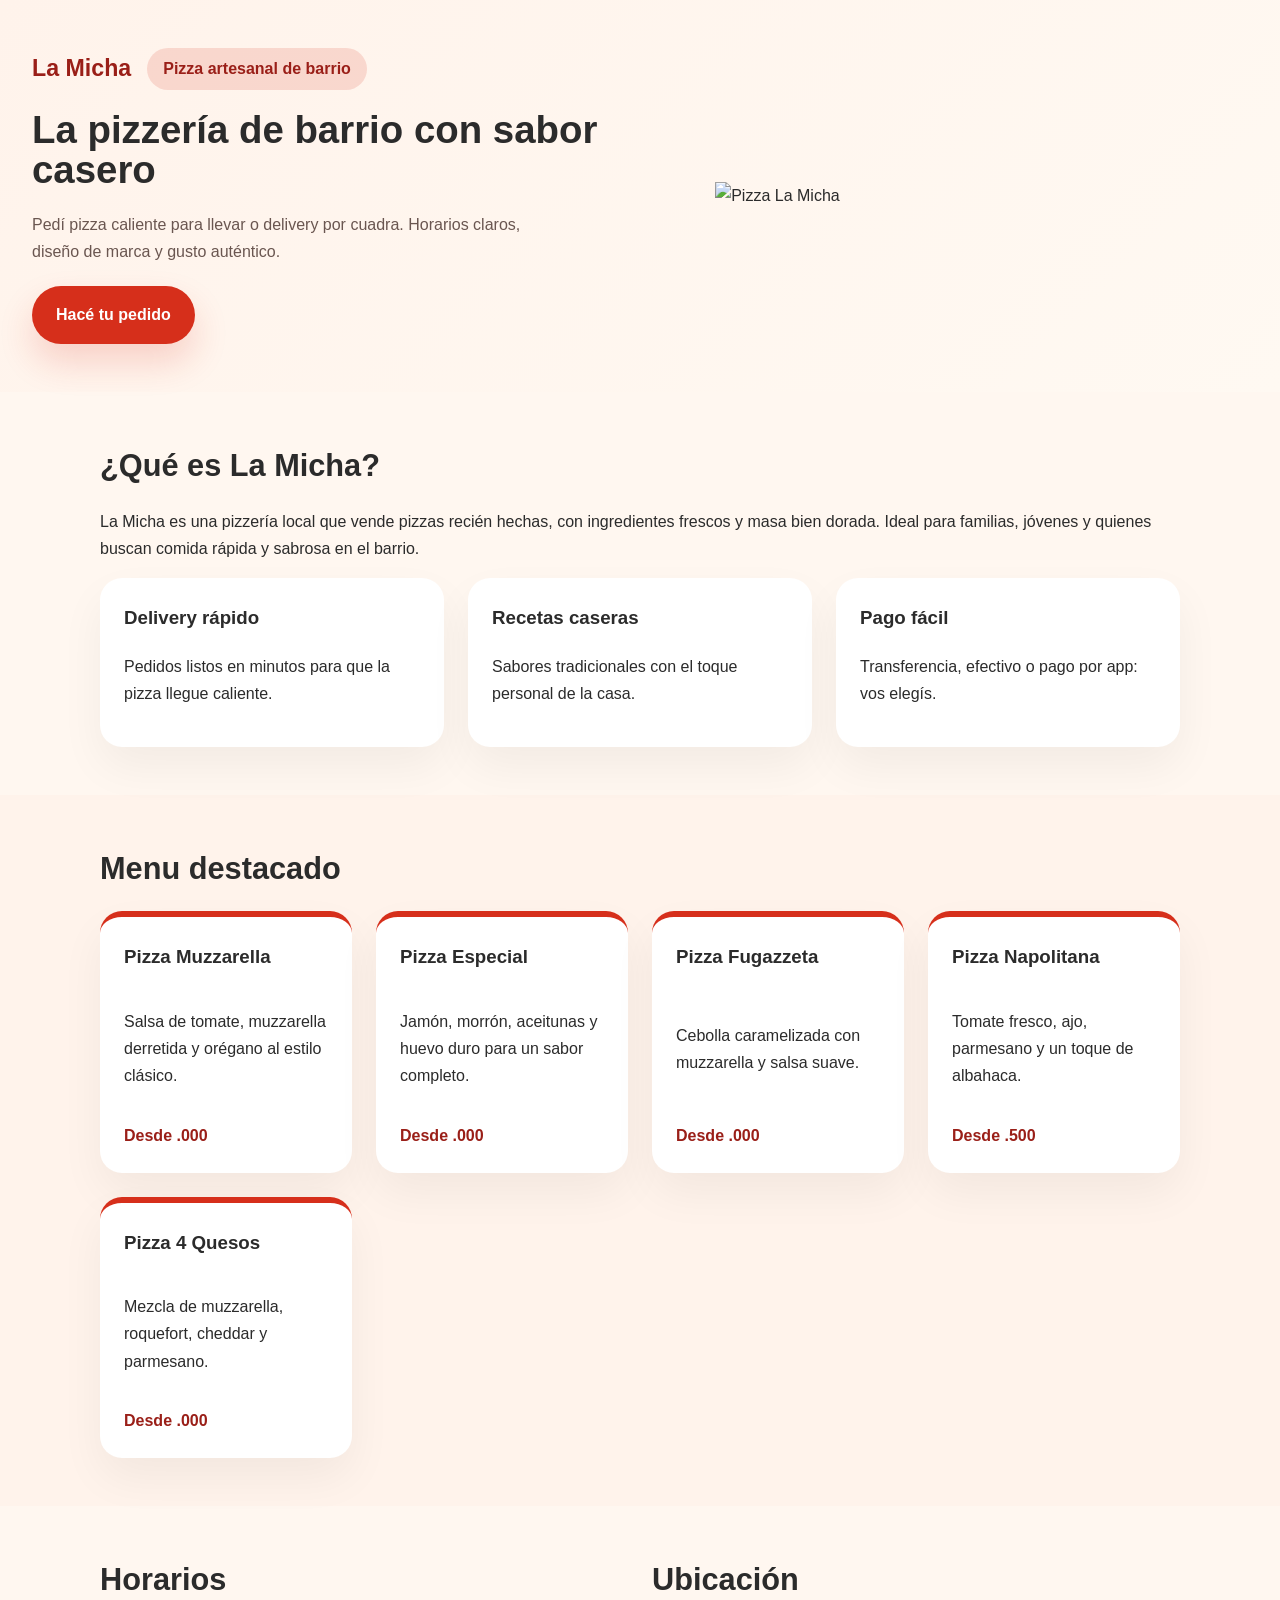
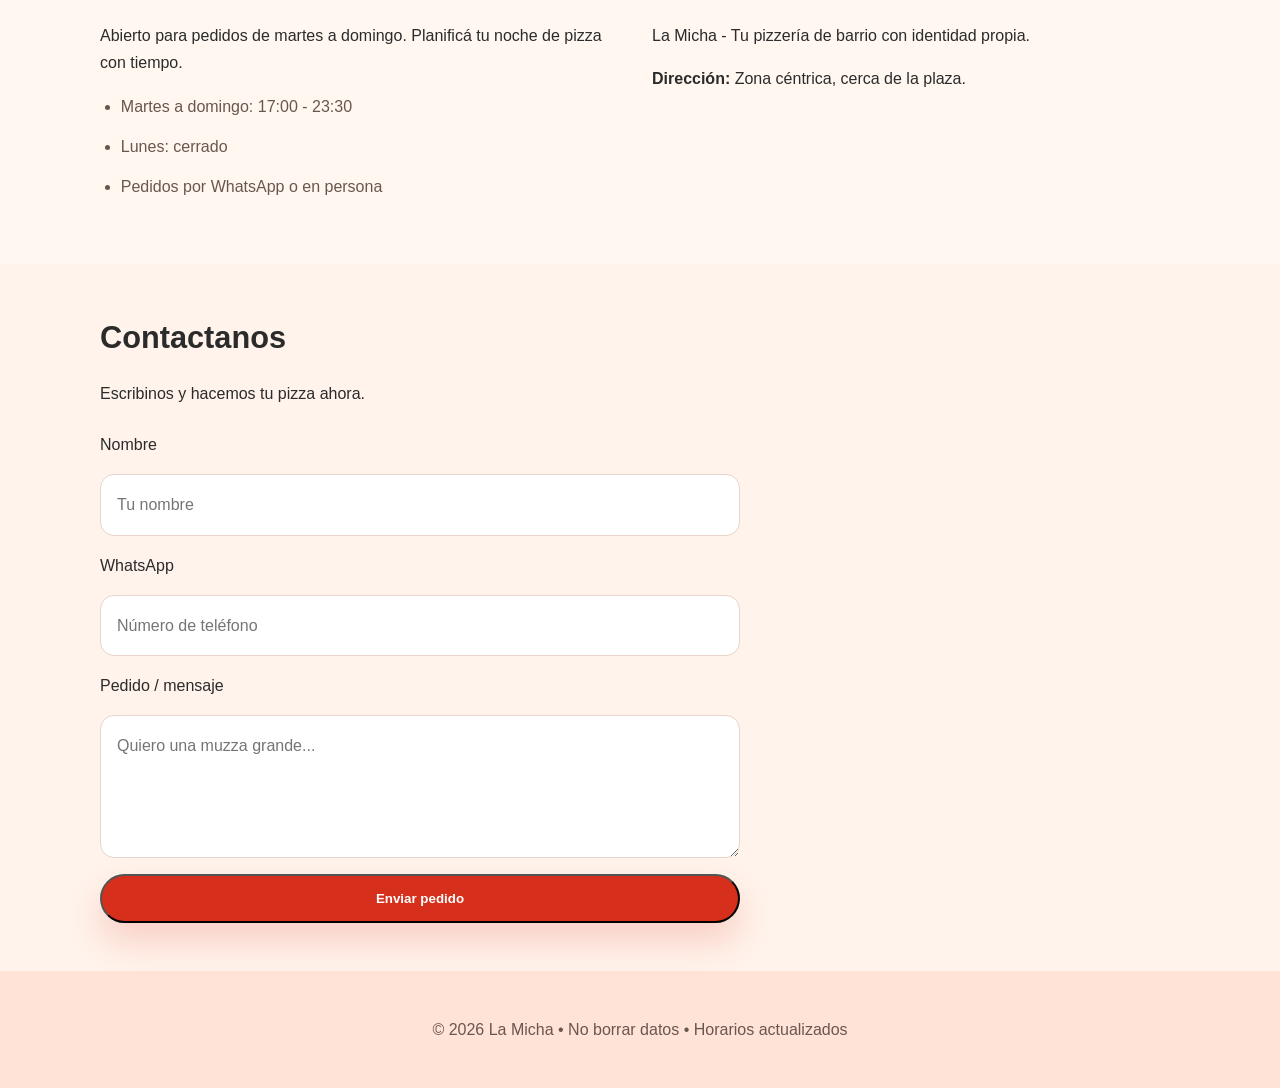
==== web/index.html @ eecd5dc5 "chore: actualizar web de La Micha con menu, horarios reales y estilo de marca" ====
﻿<!DOCTYPE html>
<html lang="es">
<head>
  <meta charset="UTF-8" />
  <meta name="viewport" content="width=device-width, initial-scale=1.0" />
  <title>La Micha | Pizzería</title>
  <link rel="stylesheet" href="styles.css" />
</head>
<body>
  <header class="hero">
    <div class="hero-content">
      <div class="brand-row">
        <div class="logo">La Micha</div>
        <span class="brand-pill">Pizza artesanal de barrio</span>
      </div>
      <h1>La pizzería de barrio con sabor casero</h1>
      <p>Pedí pizza caliente para llevar o delivery por cuadra. Horarios claros, diseño de marca y gusto auténtico.</p>
      <a href="#contacto" class="btn">Hacé tu pedido</a>
    </div>
    <img src="https://images.unsplash.com/photo-1601924570777-92fa70e40d33?auto=format&fit=crop&w=1000&q=80" alt="Pizza La Micha" />
  </header>

  <main>
    <section id="about" class="section light">
      <div class="container">
        <h2>¿Qué es La Micha?</h2>
        <p>La Micha es una pizzería local que vende pizzas recién hechas, con ingredientes frescos y masa bien dorada. Ideal para familias, jóvenes y quienes buscan comida rápida y sabrosa en el barrio.</p>
        <div class="features">
          <div>
            <h3>Delivery rápido</h3>
            <p>Pedidos listos en minutos para que la pizza llegue caliente.</p>
          </div>
          <div>
            <h3>Recetas caseras</h3>
            <p>Sabores tradicionales con el toque personal de la casa.</p>
          </div>
          <div>
            <h3>Pago fácil</h3>
            <p>Transferencia, efectivo o pago por app: vos elegís.</p>
          </div>
        </div>
      </div>
    </section>

    <section id="menu" class="section dark">
      <div class="container">
        <h2>Menu destacado</h2>
        <div class="menu-grid">
          <article>
            <h3>Pizza Muzzarella</h3>
            <p>Salsa de tomate, muzzarella derretida y orégano al estilo clásico.</p>
            <span>Desde .000</span>
          </article>
          <article>
            <h3>Pizza Especial</h3>
            <p>Jamón, morrón, aceitunas y huevo duro para un sabor completo.</p>
            <span>Desde .000</span>
          </article>
          <article>
            <h3>Pizza Fugazzeta</h3>
            <p>Cebolla caramelizada con muzzarella y salsa suave.</p>
            <span>Desde .000</span>
          </article>
          <article>
            <h3>Pizza Napolitana</h3>
            <p>Tomate fresco, ajo, parmesano y un toque de albahaca.</p>
            <span>Desde .500</span>
          </article>
          <article>
            <h3>Pizza 4 Quesos</h3>
            <p>Mezcla de muzzarella, roquefort, cheddar y parmesano.</p>
            <span>Desde .000</span>
          </article>
        </div>
      </div>
    </section>

    <section id="horarios" class="section light">
      <div class="container split">
        <div>
          <h2>Horarios</h2>
          <p>Abierto para pedidos de martes a domingo. Planificá tu noche de pizza con tiempo.</p>
          <ul>
            <li>Martes a domingo: 17:00 - 23:30</li>
            <li>Lunes: cerrado</li>
            <li>Pedidos por WhatsApp o en persona</li>
          </ul>
        </div>
        <div>
          <h2>Ubicación</h2>
          <p>La Micha - Tu pizzería de barrio con identidad propia.</p>
          <p><strong>Dirección:</strong> Zona céntrica, cerca de la plaza.</p>
        </div>
      </div>
    </section>

    <section id="contacto" class="section dark">
      <div class="container">
        <h2>Contactanos</h2>
        <p>Escribinos y hacemos tu pizza ahora.</p>
        <form id="contact-form" class="contact-form">
          <label for="name">Nombre</label>
          <input type="text" id="name" name="name" placeholder="Tu nombre" required />

          <label for="phone">WhatsApp</label>
          <input type="tel" id="phone" name="phone" placeholder="Número de teléfono" required />

          <label for="message">Pedido / mensaje</label>
          <textarea id="message" name="message" placeholder="Quiero una muzza grande..." rows="4" required></textarea>

          <button type="submit" class="btn">Enviar pedido</button>
        </form>
      </div>
    </section>
  </main>

  <footer>
    <p>© 2026 La Micha • No borrar datos • Horarios actualizados</p>
  </footer>

  <script src="script.js"></script>
</body>
</html>
---- web/styles.css ----
﻿:root {
  --bg: #fff7f0;
  --surface: #ffffff;
  --surface-alt: #fff3eb;
  --brand: #d62f1b;
  --brand-dark: #9a1f18;
  --accent: #ff9b42;
  --text: #2b2b2b;
  --muted: #6a5650;
}

* {
  box-sizing: border-box;
}

body {
  margin: 0;
  font-family: 'Segoe UI', Tahoma, Geneva, Verdana, sans-serif;
  background: var(--bg);
  color: var(--text);
  line-height: 1.7;
}

a {
  text-decoration: none;
  color: inherit;
}

img {
  max-width: 100%;
  display: block;
}

.hero {
  display: grid;
  grid-template-columns: 1.1fr 0.9fr;
  gap: 2rem;
  padding: 3rem 2rem;
  align-items: center;
  background: linear-gradient(135deg, #fff3eb 0%, #fff9f2 100%);
}

.brand-row {
  display: flex;
  align-items: center;
  gap: 1rem;
  margin-bottom: 1.25rem;
}

.logo {
  font-size: 1.45rem;
  font-weight: 800;
  color: var(--brand-dark);
}

.brand-pill {
  display: inline-block;
  padding: 0.45rem 1rem;
  border-radius: 999px;
  background: rgba(214, 47, 27, 0.15);
  color: var(--brand-dark);
  font-weight: 700;
}

.hero-content {
  max-width: 620px;
}

.hero h1 {
  margin: 0;
  font-size: clamp(2rem, 3vw, 3.8rem);
  line-height: 1.05;
}

.hero p {
  margin: 1.3rem 0;
  max-width: 520px;
  color: var(--muted);
}

.btn {
  display: inline-block;
  background: var(--brand);
  color: #fff;
  padding: 0.95rem 1.5rem;
  border-radius: 999px;
  font-weight: 700;
  box-shadow: 0 18px 35px rgba(214, 47, 27, 0.18);
  transition: transform 0.2s ease, box-shadow 0.2s ease;
}

.btn:hover {
  transform: translateY(-2px);
  box-shadow: 0 22px 40px rgba(214, 47, 27, 0.22);
}

.section {
  padding: 3rem 2rem;
}

.section h2 {
  margin-top: 0;
  font-size: clamp(1.8rem, 2.4vw, 2.6rem);
  margin-bottom: 1rem;
}

.light {
  background: var(--bg);
}

.dark {
  background: var(--surface-alt);
}

.container {
  max-width: 1080px;
  margin: 0 auto;
}

.features,
.menu-grid,
.split {
  display: grid;
  gap: 1.5rem;
}

.features {
  grid-template-columns: repeat(auto-fit, minmax(220px, 1fr));
}

.features div,
.menu-grid article {
  background: var(--surface);
  padding: 1.5rem;
  border-radius: 22px;
  box-shadow: 0 20px 45px rgba(0, 0, 0, 0.05);
}

.features h3,
.menu-grid h3 {
  margin-top: 0;
}

.menu-grid {
  grid-template-columns: repeat(auto-fit, minmax(220px, 1fr));
}

.menu-grid article {
  display: flex;
  flex-direction: column;
  justify-content: space-between;
  border-top: 6px solid var(--brand);
}

.menu-grid article span {
  margin-top: 1rem;
  font-weight: 700;
  color: var(--brand-dark);
}

.split {
  grid-template-columns: repeat(auto-fit, minmax(260px, 1fr));
}

ul {
  padding-left: 1.3rem;
  color: var(--muted);
}

ul li {
  margin-bottom: 0.8rem;
}

footer {
  text-align: center;
  padding: 1.8rem 2rem;
  background: #ffe3d7;
  color: var(--muted);
}

.contact-form {
  max-width: 640px;
  margin-top: 1.5rem;
  display: grid;
  gap: 1rem;
}

.contact-form input,
.contact-form textarea {
  width: 100%;
  border: 1px solid #e8d4c9;
  border-radius: 14px;
  padding: 1rem;
  background: #fff;
  font: inherit;
}

.contact-form input:focus,
.contact-form textarea:focus {
  outline: 2px solid rgba(214, 47, 27, 0.25);
}

@media (max-width: 900px) {
  .hero {
    grid-template-columns: 1fr;
    padding: 2rem 1rem;
  }
}

@media (max-width: 620px) {
  .hero {
    padding: 1.5rem 1rem;
  }

  .hero-content h1 {
    font-size: 2.3rem;
  }
}
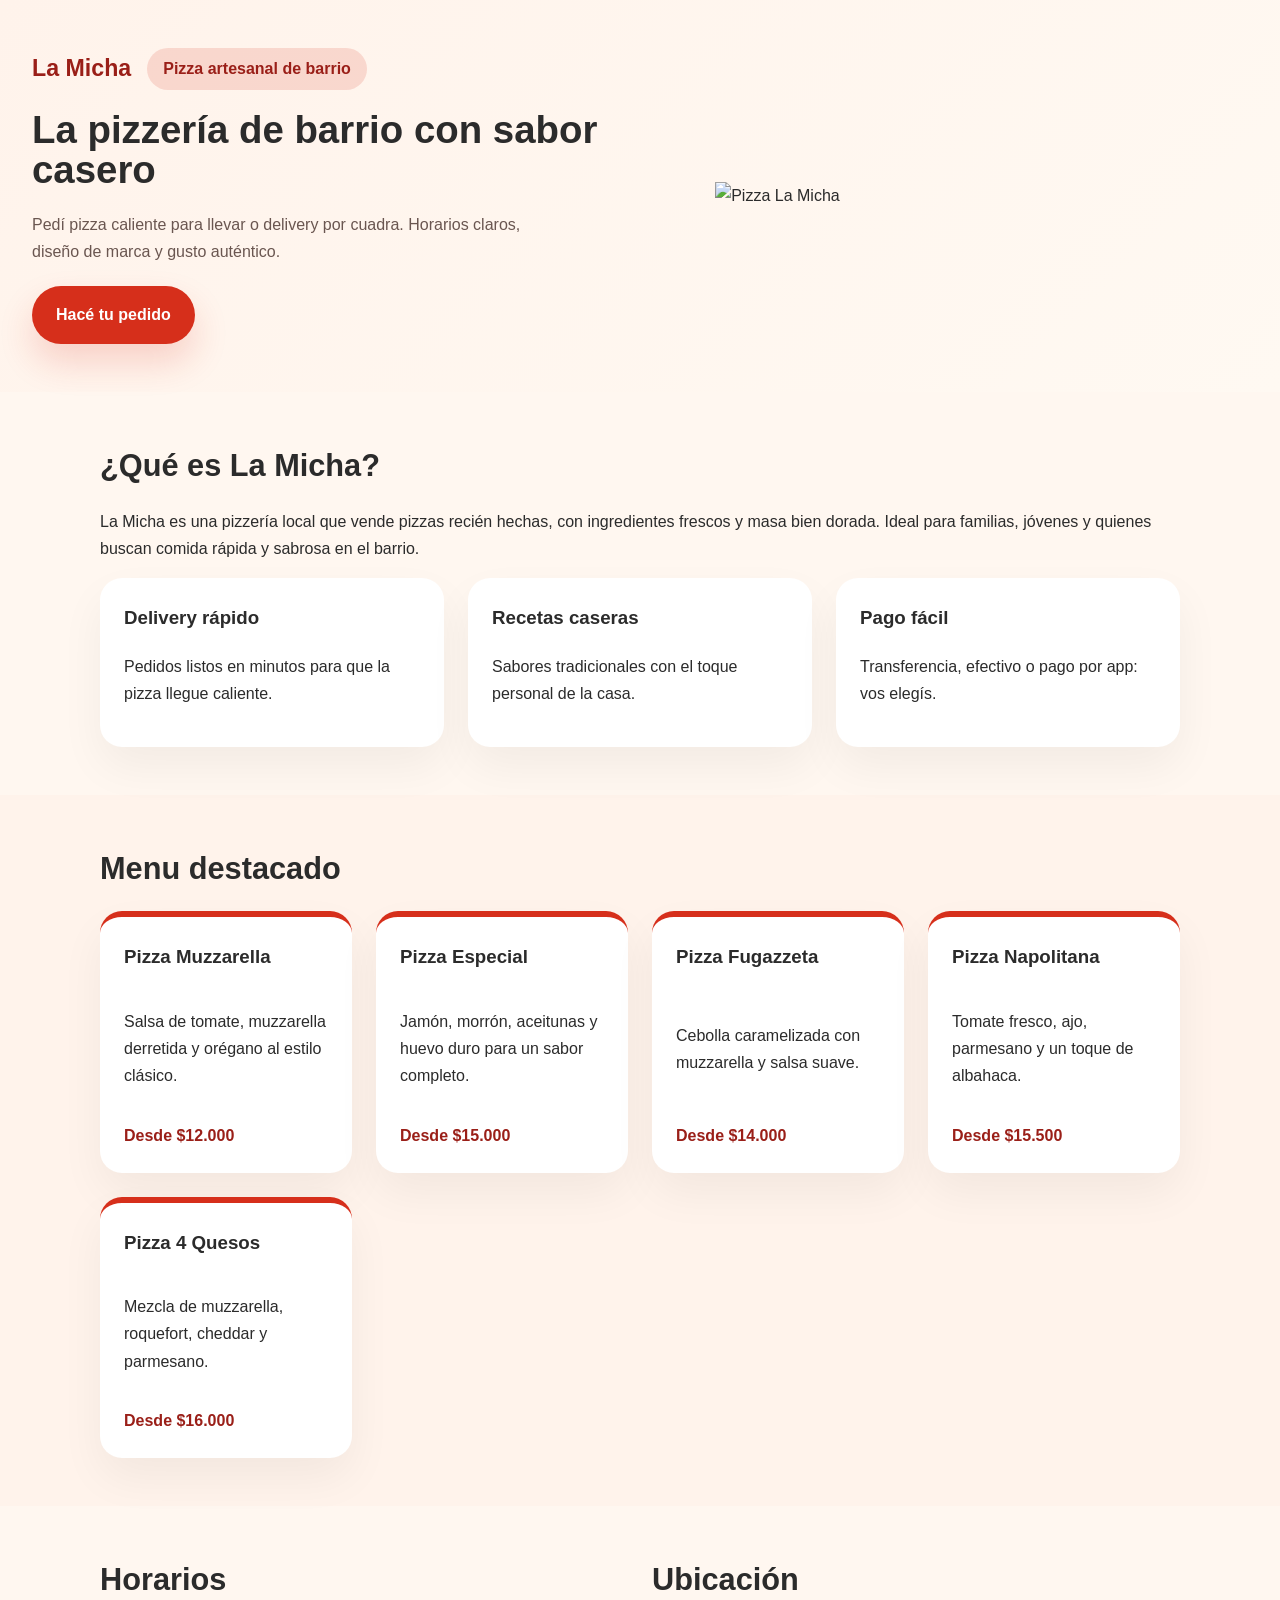
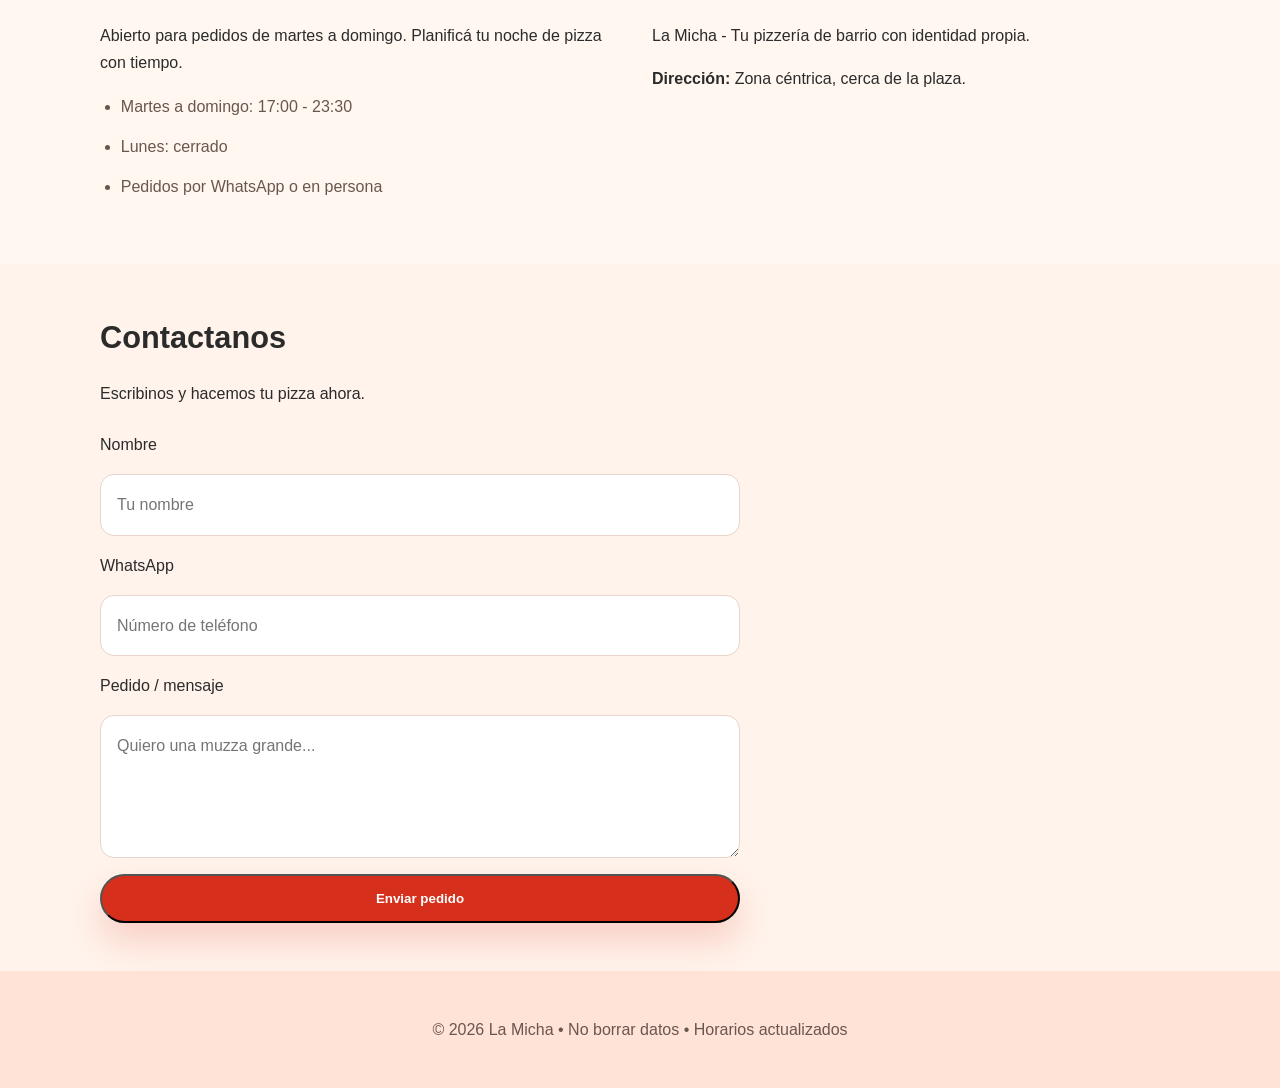
==== commit a6aebd6e: "fix: completar precios del menú en La Micha" ====
--- a/web/index.html
+++ b/web/index.html
@@ -49,27 +49,27 @@
           <article>
             <h3>Pizza Muzzarella</h3>
             <p>Salsa de tomate, muzzarella derretida y orégano al estilo clásico.</p>
-            <span>Desde .000</span>
+            <span>Desde $12.000</span>
           </article>
           <article>
             <h3>Pizza Especial</h3>
             <p>Jamón, morrón, aceitunas y huevo duro para un sabor completo.</p>
-            <span>Desde .000</span>
+            <span>Desde $15.000</span>
           </article>
           <article>
             <h3>Pizza Fugazzeta</h3>
             <p>Cebolla caramelizada con muzzarella y salsa suave.</p>
-            <span>Desde .000</span>
+            <span>Desde $14.000</span>
           </article>
           <article>
             <h3>Pizza Napolitana</h3>
             <p>Tomate fresco, ajo, parmesano y un toque de albahaca.</p>
-            <span>Desde .500</span>
+            <span>Desde $15.500</span>
           </article>
           <article>
             <h3>Pizza 4 Quesos</h3>
             <p>Mezcla de muzzarella, roquefort, cheddar y parmesano.</p>
-            <span>Desde .000</span>
+            <span>Desde $16.000</span>
           </article>
         </div>
       </div>
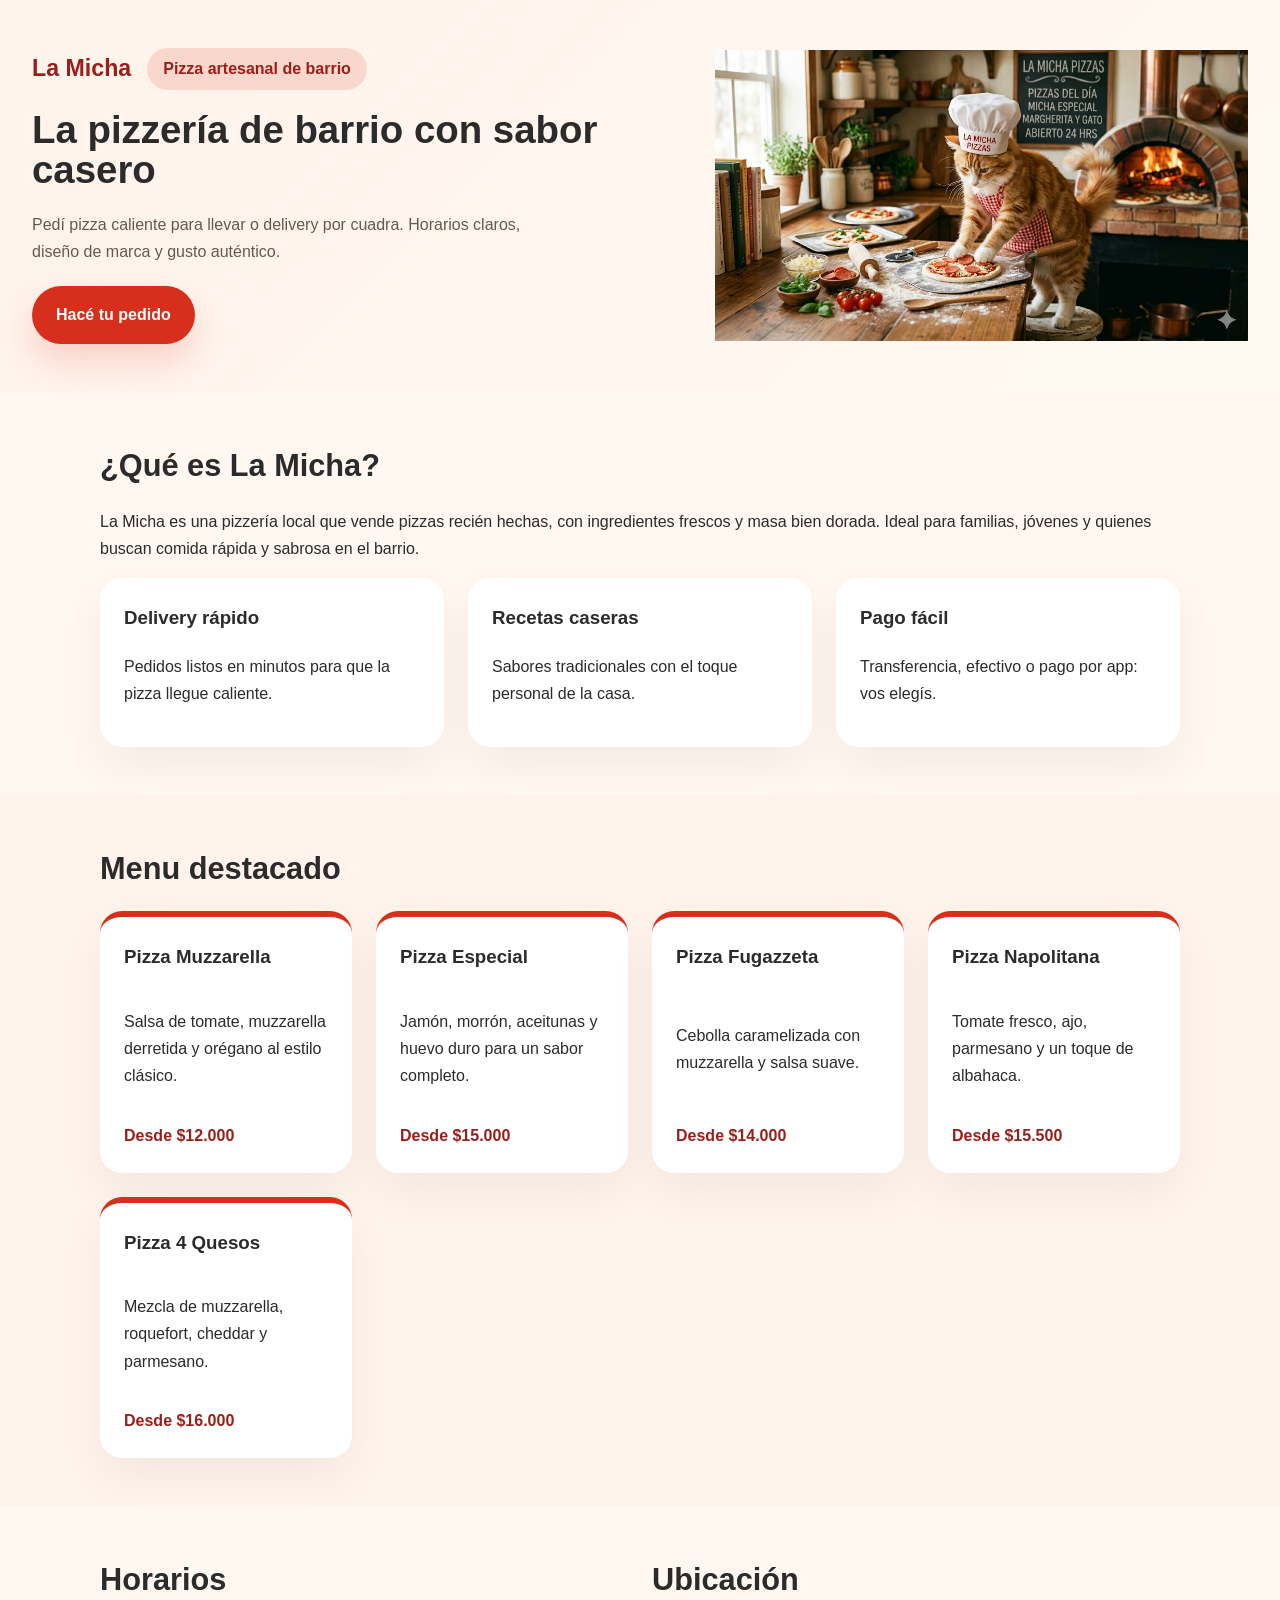
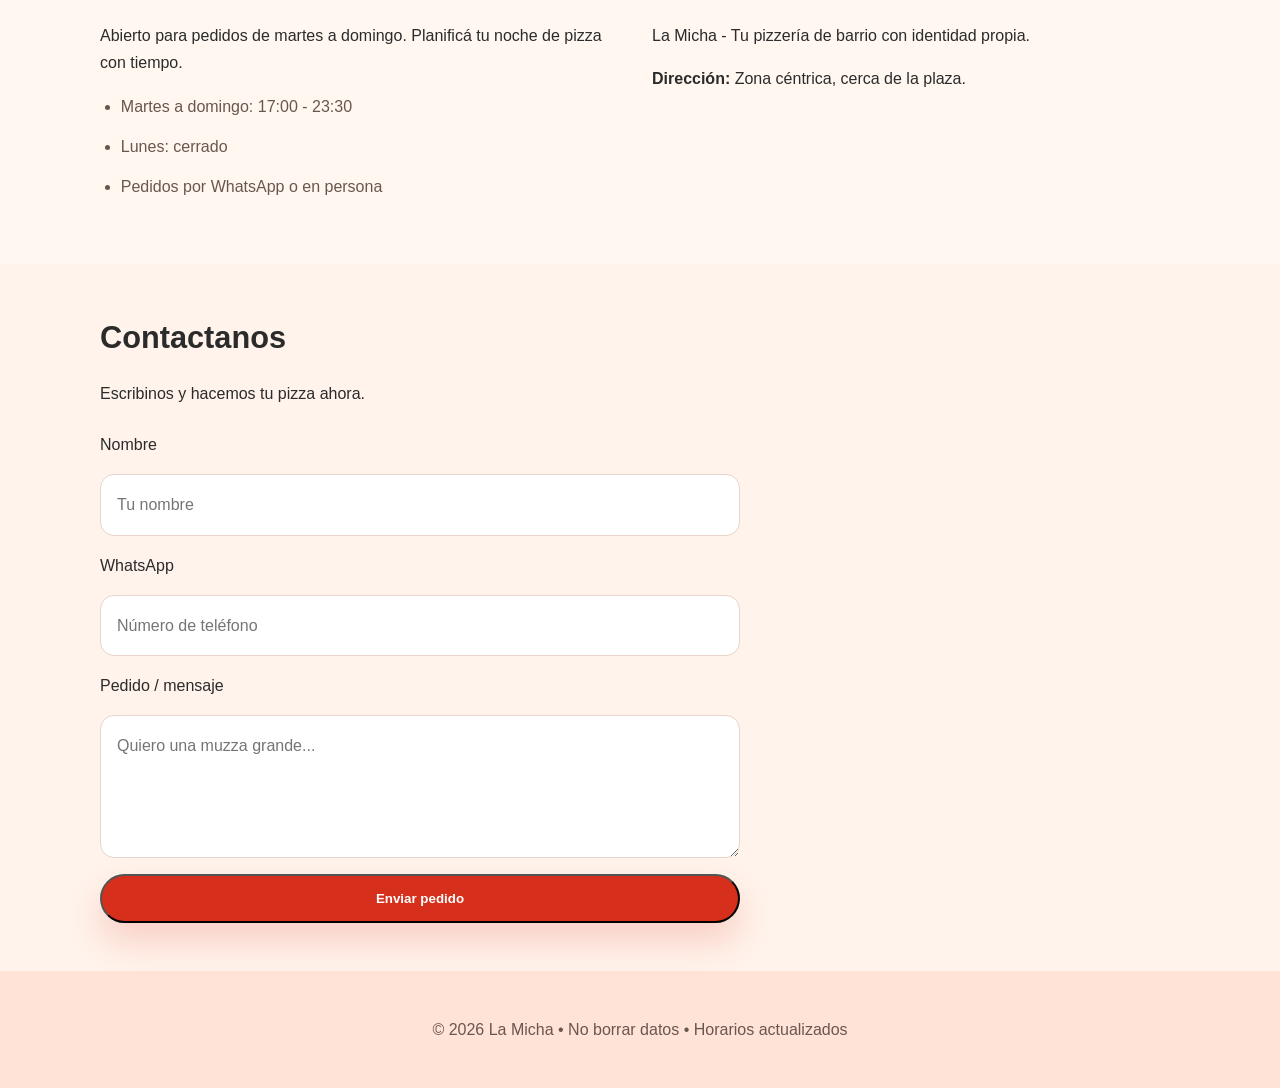
==== commit b57ab9e7: "Actualizar web: subir imagen propia y cambios de landing" ====
--- a/web/index.html
+++ b/web/index.html
@@ -17,7 +17,7 @@
       <p>Pedí pizza caliente para llevar o delivery por cuadra. Horarios claros, diseño de marca y gusto auténtico.</p>
       <a href="#contacto" class="btn">Hacé tu pedido</a>
     </div>
-    <img src="https://images.unsplash.com/photo-1601924570777-92fa70e40d33?auto=format&fit=crop&w=1000&q=80" alt="Pizza La Micha" />
+    <img src="watermarked_img_619108368516384055.jpg" alt="Pizza La Micha" />
   </header>
 
   <main>
